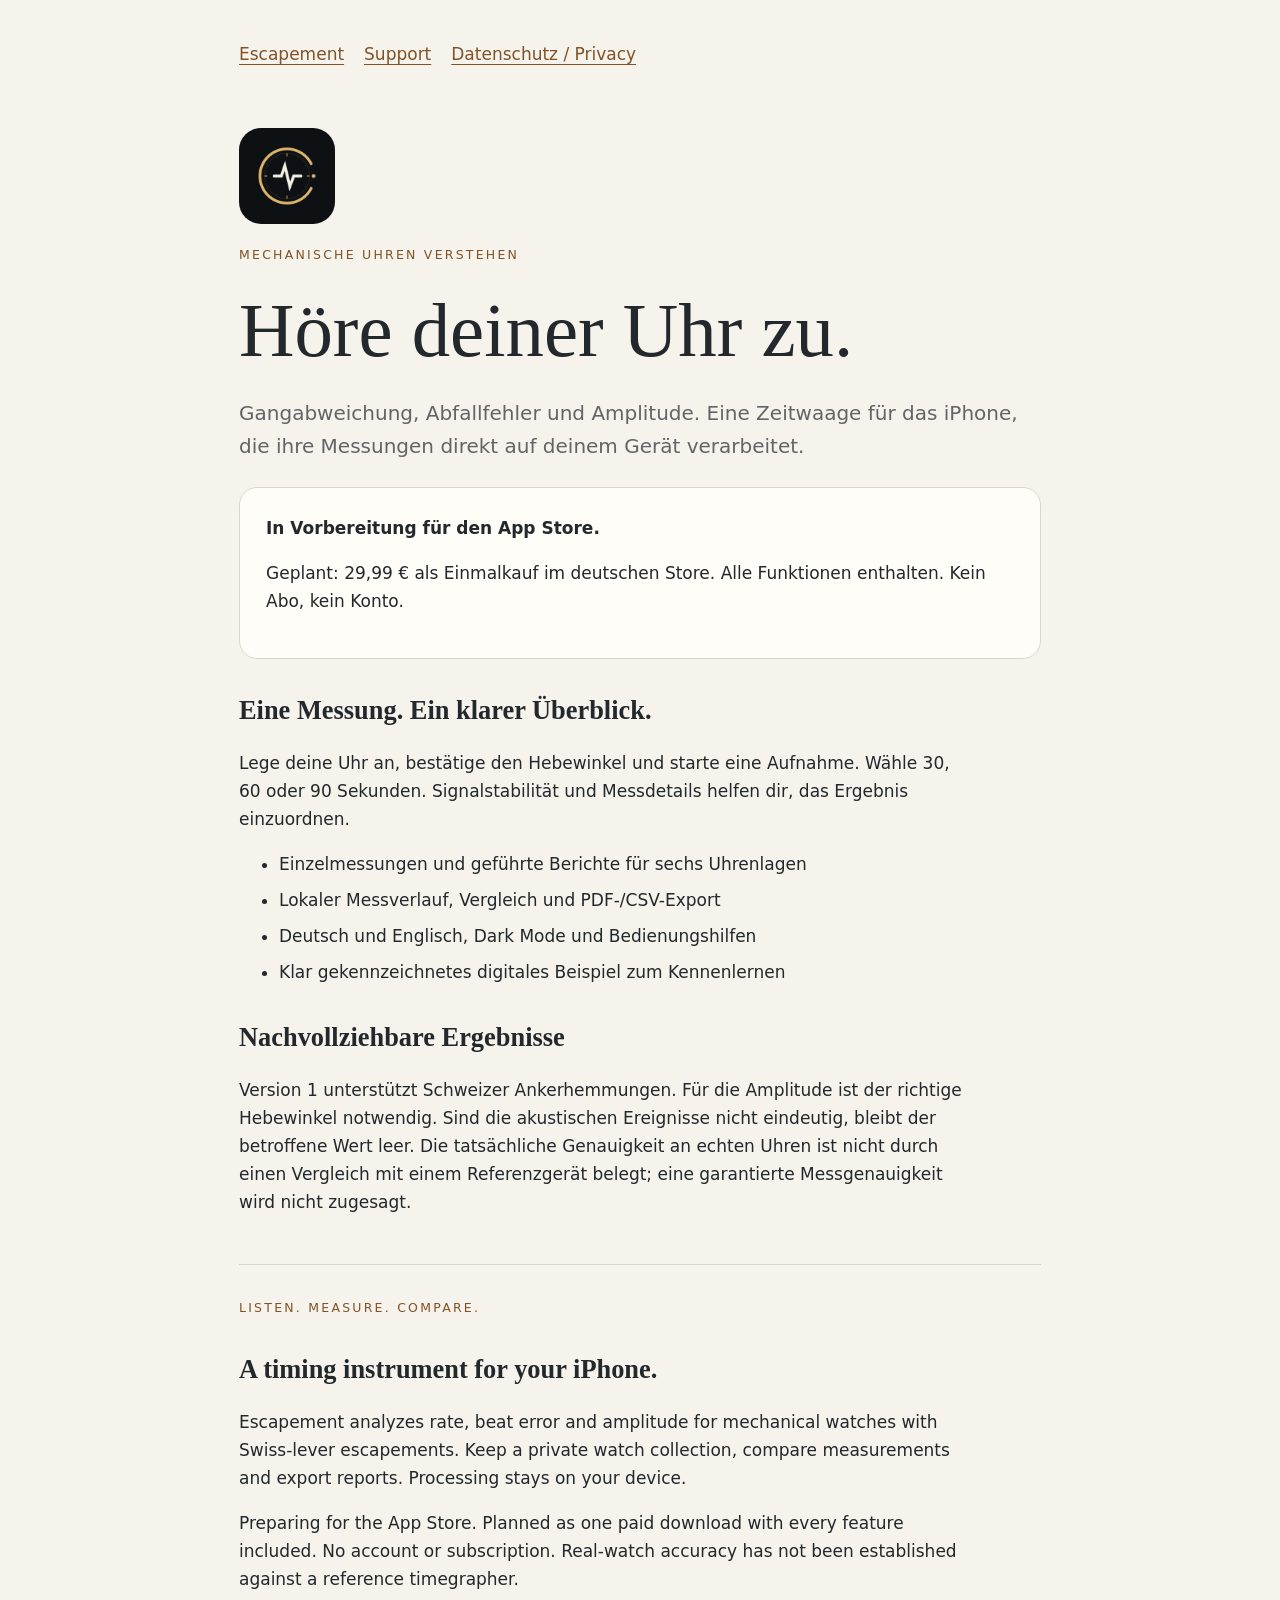
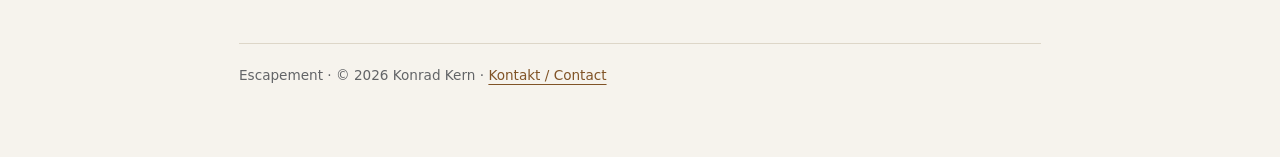
==== index.html @ 6c886728 "Publish Escapement support and privacy pages" ====
<!doctype html><html lang="de"><head><meta charset="utf-8"><meta name="viewport" content="width=device-width,initial-scale=1"><meta name="description" content="Escapement: die lokale iPhone-Zeitwaage für mechanische Uhren. Support und Datenschutz."><title>Escapement — iPhone-Zeitwaage</title><link rel="stylesheet" href="style.css"></head><body><main><nav aria-label="Navigation"><a href="index.html" aria-current="page">Escapement</a><a href="support.html">Support</a><a href="privacy.html">Datenschutz / Privacy</a></nav><img class="icon" src="icon.png" alt="Escapement App-Icon"><p class="eyebrow">Mechanische Uhren verstehen</p><h1>Höre deiner Uhr zu.</h1><p class="lead">Gangabweichung, Abfallfehler und Amplitude. Eine Zeitwaage für das iPhone, die ihre Messungen direkt auf deinem Gerät verarbeitet.</p><div class="card"><strong>In Vorbereitung für den App Store.</strong><p>Geplant: 29,99 € als Einmalkauf im deutschen Store. Alle Funktionen enthalten. Kein Abo, kein Konto.</p></div><h2>Eine Messung. Ein klarer Überblick.</h2><p>Lege deine Uhr an, bestätige den Hebewinkel und starte eine Aufnahme. Wähle 30, 60 oder 90 Sekunden. Signalstabilität und Messdetails helfen dir, das Ergebnis einzuordnen.</p><ul><li>Einzelmessungen und geführte Berichte für sechs Uhrenlagen</li><li>Lokaler Messverlauf, Vergleich und PDF-/CSV-Export</li><li>Deutsch und Englisch, Dark Mode und Bedienungshilfen</li><li>Klar gekennzeichnetes digitales Beispiel zum Kennenlernen</li></ul><h2>Nachvollziehbare Ergebnisse</h2><p>Version 1 unterstützt Schweizer Ankerhemmungen. Für die Amplitude ist der richtige Hebewinkel notwendig. Sind die akustischen Ereignisse nicht eindeutig, bleibt der betroffene Wert leer. Die tatsächliche Genauigkeit an echten Uhren ist nicht durch einen Vergleich mit einem Referenzgerät belegt; eine garantierte Messgenauigkeit wird nicht zugesagt.</p><section class="english" lang="en"><p class="eyebrow">Listen. Measure. Compare.</p><h2>A timing instrument for your iPhone.</h2><p>Escapement analyzes rate, beat error and amplitude for mechanical watches with Swiss-lever escapements. Keep a private watch collection, compare measurements and export reports. Processing stays on your device.</p><p>Preparing for the App Store. Planned as one paid download with every feature included. No account or subscription. Real-watch accuracy has not been established against a reference timegrapher.</p></section><footer>Escapement · © 2026 Konrad Kern · <a href="mailto:kern.konrad@gmail.com">Kontakt / Contact</a></footer></main></body></html>
---- style.css ----
:root{color-scheme:light dark;--bg:#f6f3ed;--card:#fffdf8;--text:#22282b;--muted:#626467;--accent:#805326;--line:#ddd6c8} @media(prefers-color-scheme:dark){:root{--bg:#101416;--card:#1b2023;--text:#f3eee4;--muted:#bab6ae;--accent:#deb570;--line:#343a3d}}*{box-sizing:border-box}body{margin:0;background:var(--bg);color:var(--text);font:17px/1.65 system-ui,-apple-system,sans-serif}main{max-width:850px;margin:auto;padding:40px 24px 70px}nav{display:flex;flex-wrap:wrap;gap:20px;margin-bottom:60px}a{color:var(--accent);text-underline-offset:4px}h1,h2{font-family:Georgia,serif;line-height:1.2}h1{font-size:clamp(2.5rem,8vw,4.8rem);font-weight:500;margin:20px 0}h2{font-size:1.65rem;margin-top:36px}p,li{max-width:68ch}.eyebrow{letter-spacing:.18em;font-size:.78rem;text-transform:uppercase;color:var(--accent)}.lead{font-size:1.25rem;color:var(--muted)}.card{background:var(--card);border:1px solid var(--line);padding:26px;border-radius:18px;margin:24px 0}footer{border-top:1px solid var(--line);margin-top:50px;padding-top:20px;color:var(--muted);font-size:.85rem}.icon{width:96px;border-radius:22px}.english{margin-top:48px;padding-top:20px;border-top:1px solid var(--line)}code{overflow-wrap:anywhere}a:focus-visible{outline:3px solid var(--accent);outline-offset:5px}li{margin-bottom:8px}
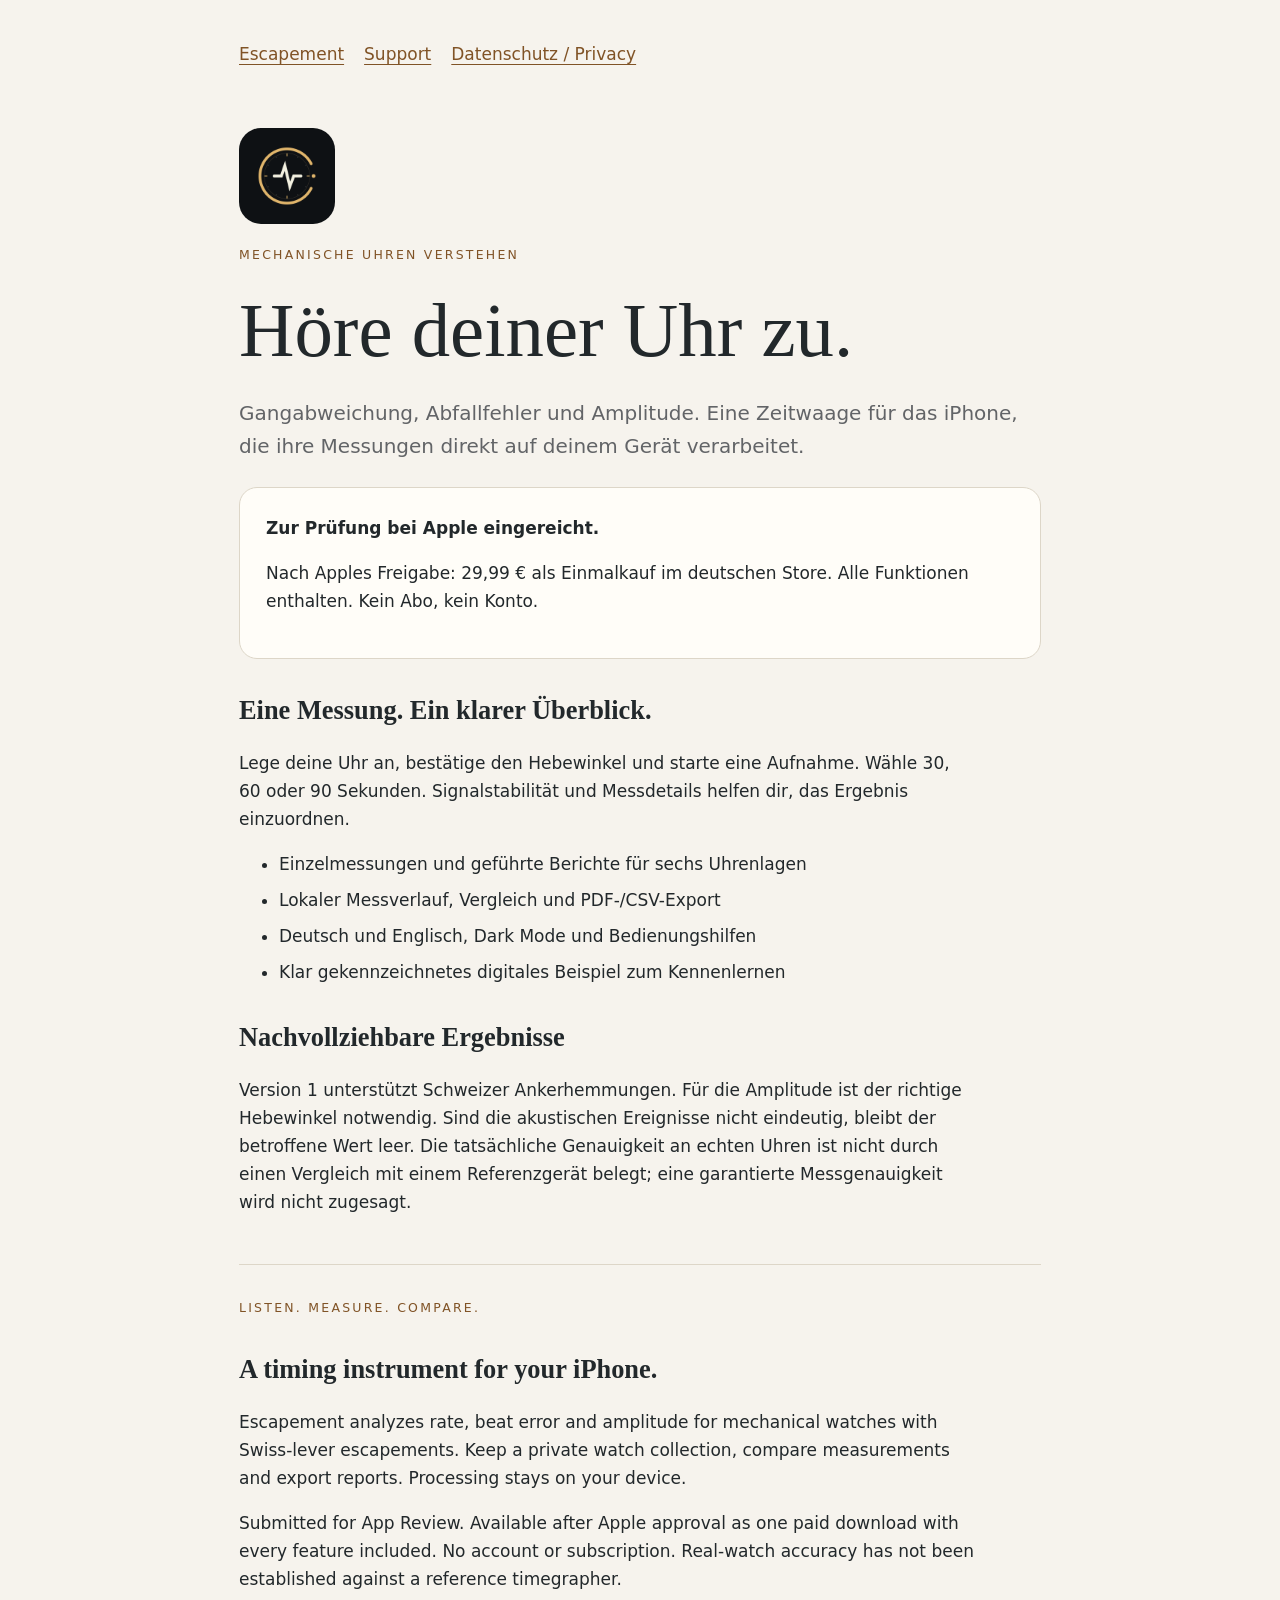
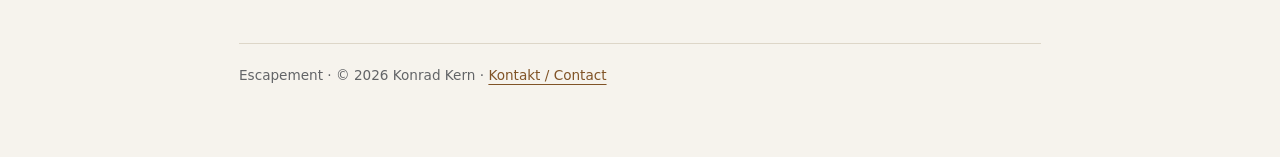
==== commit ec3f7eb6: "Update site with App Review submission status" ====
--- a/index.html
+++ b/index.html
@@ -1 +1 @@
-<!doctype html><html lang="de"><head><meta charset="utf-8"><meta name="viewport" content="width=device-width,initial-scale=1"><meta name="description" content="Escapement: die lokale iPhone-Zeitwaage für mechanische Uhren. Support und Datenschutz."><title>Escapement — iPhone-Zeitwaage</title><link rel="stylesheet" href="style.css"></head><body><main><nav aria-label="Navigation"><a href="index.html" aria-current="page">Escapement</a><a href="support.html">Support</a><a href="privacy.html">Datenschutz / Privacy</a></nav><img class="icon" src="icon.png" alt="Escapement App-Icon"><p class="eyebrow">Mechanische Uhren verstehen</p><h1>Höre deiner Uhr zu.</h1><p class="lead">Gangabweichung, Abfallfehler und Amplitude. Eine Zeitwaage für das iPhone, die ihre Messungen direkt auf deinem Gerät verarbeitet.</p><div class="card"><strong>In Vorbereitung für den App Store.</strong><p>Geplant: 29,99 € als Einmalkauf im deutschen Store. Alle Funktionen enthalten. Kein Abo, kein Konto.</p></div><h2>Eine Messung. Ein klarer Überblick.</h2><p>Lege deine Uhr an, bestätige den Hebewinkel und starte eine Aufnahme. Wähle 30, 60 oder 90 Sekunden. Signalstabilität und Messdetails helfen dir, das Ergebnis einzuordnen.</p><ul><li>Einzelmessungen und geführte Berichte für sechs Uhrenlagen</li><li>Lokaler Messverlauf, Vergleich und PDF-/CSV-Export</li><li>Deutsch und Englisch, Dark Mode und Bedienungshilfen</li><li>Klar gekennzeichnetes digitales Beispiel zum Kennenlernen</li></ul><h2>Nachvollziehbare Ergebnisse</h2><p>Version 1 unterstützt Schweizer Ankerhemmungen. Für die Amplitude ist der richtige Hebewinkel notwendig. Sind die akustischen Ereignisse nicht eindeutig, bleibt der betroffene Wert leer. Die tatsächliche Genauigkeit an echten Uhren ist nicht durch einen Vergleich mit einem Referenzgerät belegt; eine garantierte Messgenauigkeit wird nicht zugesagt.</p><section class="english" lang="en"><p class="eyebrow">Listen. Measure. Compare.</p><h2>A timing instrument for your iPhone.</h2><p>Escapement analyzes rate, beat error and amplitude for mechanical watches with Swiss-lever escapements. Keep a private watch collection, compare measurements and export reports. Processing stays on your device.</p><p>Preparing for the App Store. Planned as one paid download with every feature included. No account or subscription. Real-watch accuracy has not been established against a reference timegrapher.</p></section><footer>Escapement · © 2026 Konrad Kern · <a href="mailto:kern.konrad@gmail.com">Kontakt / Contact</a></footer></main></body></html>
+<!doctype html><html lang="de"><head><meta charset="utf-8"><meta name="viewport" content="width=device-width,initial-scale=1"><meta name="description" content="Escapement: die lokale iPhone-Zeitwaage für mechanische Uhren. Support und Datenschutz."><title>Escapement — iPhone-Zeitwaage</title><link rel="stylesheet" href="style.css"></head><body><main><nav aria-label="Navigation"><a href="index.html" aria-current="page">Escapement</a><a href="support.html">Support</a><a href="privacy.html">Datenschutz / Privacy</a></nav><img class="icon" src="icon.png" alt="Escapement App-Icon"><p class="eyebrow">Mechanische Uhren verstehen</p><h1>Höre deiner Uhr zu.</h1><p class="lead">Gangabweichung, Abfallfehler und Amplitude. Eine Zeitwaage für das iPhone, die ihre Messungen direkt auf deinem Gerät verarbeitet.</p><div class="card"><strong>Zur Prüfung bei Apple eingereicht.</strong><p>Nach Apples Freigabe: 29,99 € als Einmalkauf im deutschen Store. Alle Funktionen enthalten. Kein Abo, kein Konto.</p></div><h2>Eine Messung. Ein klarer Überblick.</h2><p>Lege deine Uhr an, bestätige den Hebewinkel und starte eine Aufnahme. Wähle 30, 60 oder 90 Sekunden. Signalstabilität und Messdetails helfen dir, das Ergebnis einzuordnen.</p><ul><li>Einzelmessungen und geführte Berichte für sechs Uhrenlagen</li><li>Lokaler Messverlauf, Vergleich und PDF-/CSV-Export</li><li>Deutsch und Englisch, Dark Mode und Bedienungshilfen</li><li>Klar gekennzeichnetes digitales Beispiel zum Kennenlernen</li></ul><h2>Nachvollziehbare Ergebnisse</h2><p>Version 1 unterstützt Schweizer Ankerhemmungen. Für die Amplitude ist der richtige Hebewinkel notwendig. Sind die akustischen Ereignisse nicht eindeutig, bleibt der betroffene Wert leer. Die tatsächliche Genauigkeit an echten Uhren ist nicht durch einen Vergleich mit einem Referenzgerät belegt; eine garantierte Messgenauigkeit wird nicht zugesagt.</p><section class="english" lang="en"><p class="eyebrow">Listen. Measure. Compare.</p><h2>A timing instrument for your iPhone.</h2><p>Escapement analyzes rate, beat error and amplitude for mechanical watches with Swiss-lever escapements. Keep a private watch collection, compare measurements and export reports. Processing stays on your device.</p><p>Submitted for App Review. Available after Apple approval as one paid download with every feature included. No account or subscription. Real-watch accuracy has not been established against a reference timegrapher.</p></section><footer>Escapement · © 2026 Konrad Kern · <a href="mailto:kern.konrad@gmail.com">Kontakt / Contact</a></footer></main></body></html>
